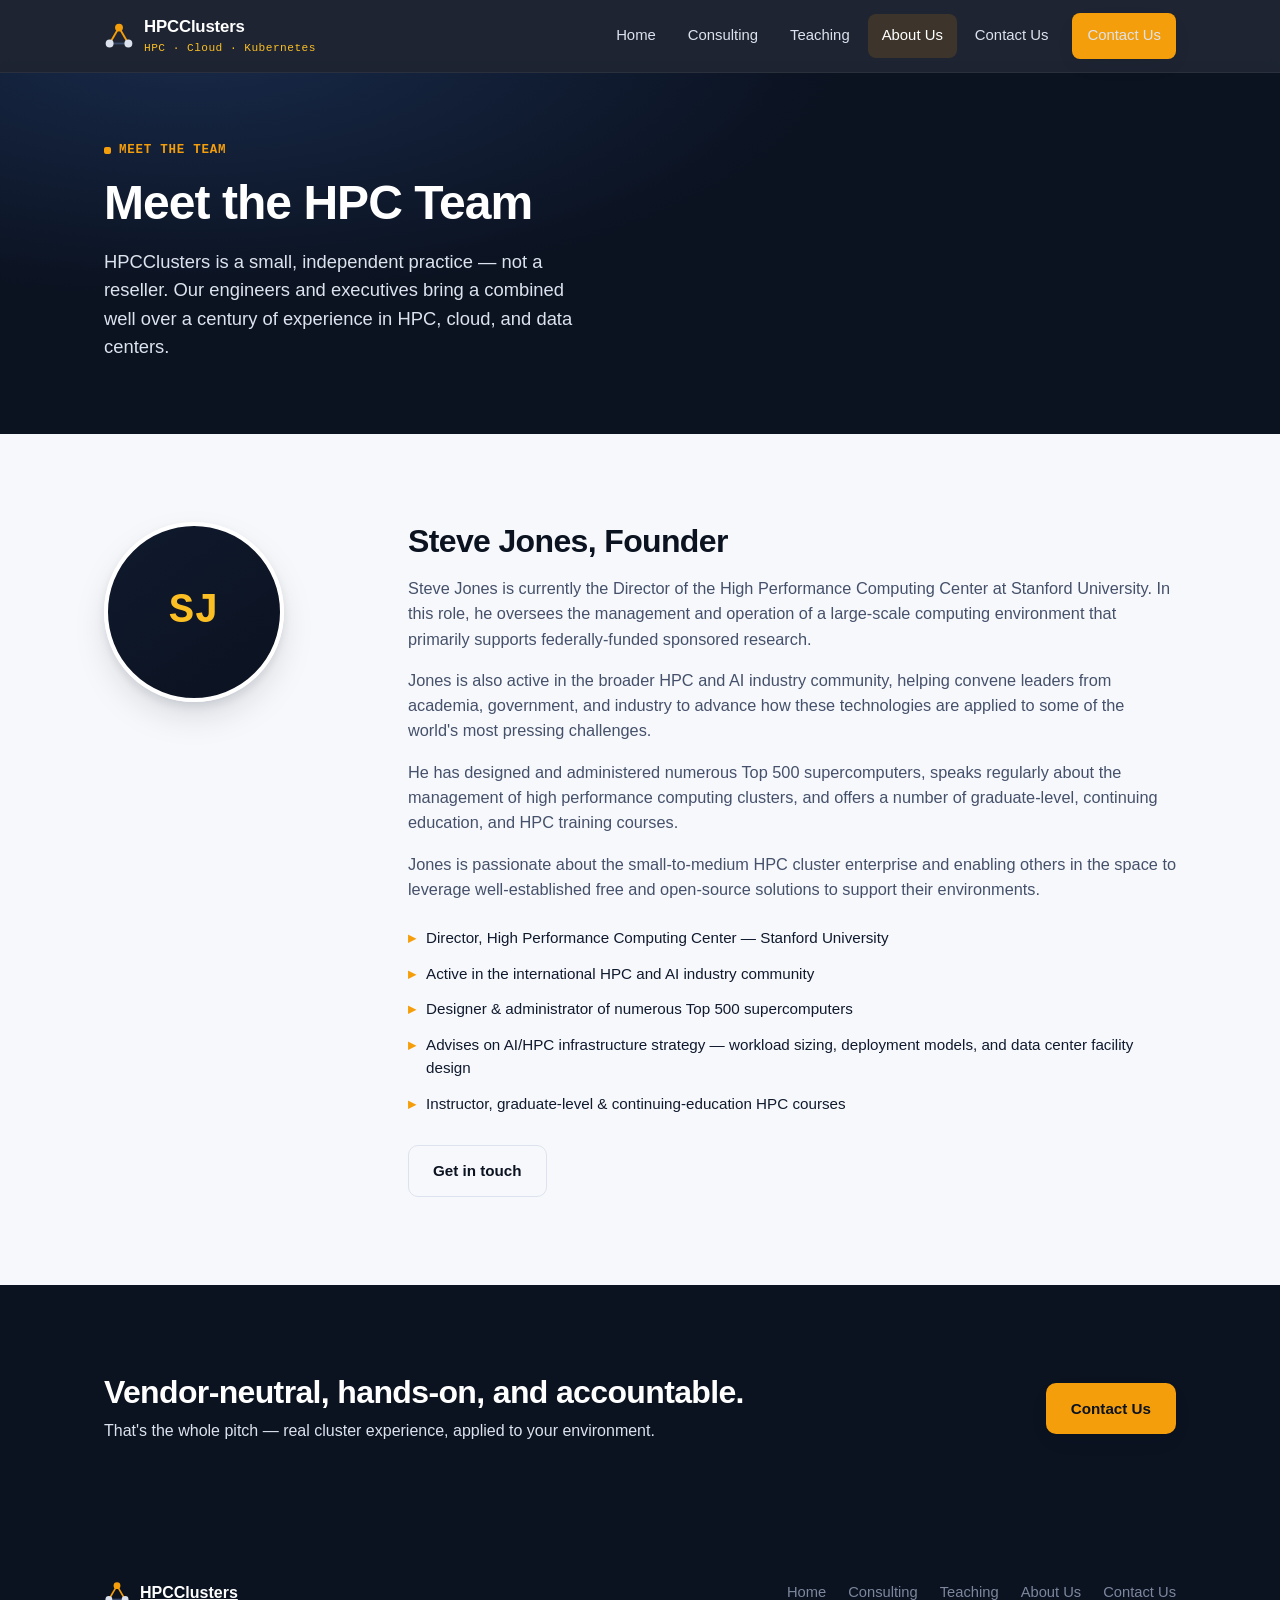
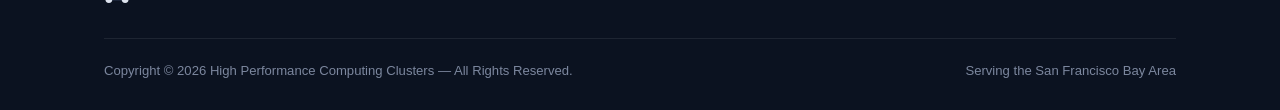
==== about.html @ 11792036 "Initial commit of HPCClusters site redesign Static HTML/CSS/JS site replacing the GoDaddy Website Bu" ====
<!doctype html>
<html lang="en">
<head>
<meta charset="utf-8" />
<meta name="viewport" content="width=device-width, initial-scale=1" />
<title>About Us — HPCClusters</title>
<meta name="description" content="Meet the HPC team behind HPCClusters, led by Stanford HPC Center Director Steve Jones." />
<link rel="stylesheet" href="assets/styles.css" />
</head>
<body>

<header class="site">
  <div class="wrap nav">
    <a class="brand" href="index.html">
      <svg class="mark" viewBox="0 0 32 32" xmlns="http://www.w3.org/2000/svg">
        <line x1="16" y1="7" x2="6" y2="24" stroke="#f59e0b" stroke-width="2"/>
        <line x1="16" y1="7" x2="26" y2="24" stroke="#f59e0b" stroke-width="2"/>
        <line x1="6" y1="24" x2="26" y2="24" stroke="#3a4a6b" stroke-width="2"/>
        <circle cx="16" cy="7" r="4.2" fill="#f59e0b"/>
        <circle cx="6" cy="24" r="4.2" fill="#dde3ee"/>
        <circle cx="26" cy="24" r="4.2" fill="#dde3ee"/>
      </svg>
      <span>HPCClusters<span class="sub">HPC · Cloud · Kubernetes</span></span>
    </a>
    <button class="nav-toggle" aria-label="Toggle navigation" aria-expanded="false">☰</button>
    <ul class="nav-links">
      <li><a href="index.html">Home</a></li>
      <li><a href="consulting.html">Consulting</a></li>
      <li><a href="teaching.html">Teaching</a></li>
      <li><a href="about.html" class="active">About Us</a></li>
      <li><a href="contact.html">Contact Us</a></li>
      <li class="cta"><a href="contact.html" class="btn btn-primary">Contact Us</a></li>
    </ul>
  </div>
</header>

<section class="hero hero-small">
  <div class="wrap">
    <span class="eyebrow">Meet the team</span>
    <h1>Meet the HPC Team</h1>
    <p class="lede">HPCClusters is a small, independent practice — not a reseller. Our engineers and executives bring a combined well over a century of experience in HPC, cloud, and data centers.</p>
  </div>
</section>

<section>
  <div class="wrap">
    <div class="bio-layout">
      <div class="avatar">SJ</div>
      <div class="bio">
        <h2>Steve Jones, Founder</h2>
        <p style="margin-top:16px;">Steve Jones is currently the Director of the High Performance Computing Center at Stanford University. In this role, he oversees the management and operation of a large-scale computing environment that primarily supports federally-funded sponsored research.</p>
        <p>Jones is also active in the broader HPC and AI industry community, helping convene leaders from academia, government, and industry to advance how these technologies are applied to some of the world's most pressing challenges.</p>
        <p>He has designed and administered numerous Top 500 supercomputers, speaks regularly about the management of high performance computing clusters, and offers a number of graduate-level, continuing education, and HPC training courses.</p>
        <p>Jones is passionate about the small-to-medium HPC cluster enterprise and enabling others in the space to leverage well-established free and open-source solutions to support their environments.</p>

        <ul class="credentials">
          <li>Director, High Performance Computing Center — Stanford University</li>
          <li>Active in the international HPC and AI industry community</li>
          <li>Designer &amp; administrator of numerous Top 500 supercomputers</li>
          <li>Advises on AI/HPC infrastructure strategy — workload sizing, deployment models, and data center facility design</li>
          <li>Instructor, graduate-level &amp; continuing-education HPC courses</li>
        </ul>

        <div class="hero-actions">
          <a href="contact.html" class="btn btn-outline">Get in touch</a>
        </div>
      </div>
    </div>
  </div>
</section>

<section class="on-navy">
  <div class="wrap">
    <div class="cta-band" style="background:none;padding:0;">
      <div>
        <h2>Vendor-neutral, hands-on, and accountable.</h2>
        <p>That's the whole pitch — real cluster experience, applied to your environment.</p>
      </div>
      <a href="contact.html" class="btn btn-primary">Contact Us</a>
    </div>
  </div>
</section>

<footer class="site">
  <div class="wrap">
    <div class="footer-top">
      <a class="footer-brand" href="index.html">
        <svg class="mark" viewBox="0 0 32 32" xmlns="http://www.w3.org/2000/svg">
          <line x1="16" y1="7" x2="6" y2="24" stroke="#f59e0b" stroke-width="2"/>
          <line x1="16" y1="7" x2="26" y2="24" stroke="#f59e0b" stroke-width="2"/>
          <line x1="6" y1="24" x2="26" y2="24" stroke="#3a4a6b" stroke-width="2"/>
          <circle cx="16" cy="7" r="4.2" fill="#f59e0b"/>
          <circle cx="6" cy="24" r="4.2" fill="#dde3ee"/>
          <circle cx="26" cy="24" r="4.2" fill="#dde3ee"/>
        </svg>
        HPCClusters
      </a>
      <ul class="footer-links" style="list-style:none;padding:0;margin:0;">
        <li><a href="index.html">Home</a></li>
        <li><a href="consulting.html">Consulting</a></li>
        <li><a href="teaching.html">Teaching</a></li>
        <li><a href="about.html">About Us</a></li>
        <li><a href="contact.html">Contact Us</a></li>
      </ul>
    </div>
    <div class="footer-bottom">
      <span>Copyright © <span id="year">2026</span> High Performance Computing Clusters — All Rights Reserved.</span>
      <span>Serving the San Francisco Bay Area</span>
    </div>
  </div>
</footer>

<script src="assets/script.js"></script>
</body>
</html>
---- assets/styles.css ----
/* ===========================================================
   HPCClusters — design system
   =========================================================== */

:root {
  --navy-900: #0b1220;
  --navy-800: #101a2e;
  --navy-700: #16233c;
  --slate-600: #45516b;
  --slate-400: #7c879e;
  --slate-200: #dde3ee;
  --paper: #f7f8fb;
  --white: #ffffff;
  --amber-500: #f59e0b;
  --amber-400: #fbbf24;
  --amber-050: #fff7e8;

  --font-sans: -apple-system, BlinkMacSystemFont, "Segoe UI", Roboto, Helvetica, Arial, sans-serif;
  --font-mono: ui-monospace, SFMono-Regular, "SF Mono", Menlo, Consolas, "Liberation Mono", monospace;

  --radius: 14px;
  --shadow-soft: 0 1px 2px rgba(15, 23, 42, 0.06), 0 8px 24px -8px rgba(15, 23, 42, 0.12);
  --shadow-lift: 0 4px 8px rgba(15, 23, 42, 0.08), 0 16px 40px -12px rgba(15, 23, 42, 0.22);
  --max: 1120px;
}

* { box-sizing: border-box; }
html { scroll-behavior: smooth; }

body {
  margin: 0;
  font-family: var(--font-sans);
  color: var(--navy-800);
  background: var(--paper);
  line-height: 1.55;
  -webkit-font-smoothing: antialiased;
}

img { max-width: 100%; display: block; }
a { color: inherit; }

.wrap {
  max-width: var(--max);
  margin: 0 auto;
  padding: 0 24px;
}

.eyebrow {
  display: inline-flex;
  align-items: center;
  gap: 8px;
  font-family: var(--font-mono);
  font-size: 12.5px;
  letter-spacing: 0.06em;
  text-transform: uppercase;
  color: var(--amber-500);
  font-weight: 600;
}
.eyebrow::before {
  content: "";
  width: 7px;
  height: 7px;
  border-radius: 2px;
  background: var(--amber-500);
  display: inline-block;
}

h1, h2, h3, h4 { font-family: var(--font-sans); font-weight: 700; letter-spacing: -0.02em; margin: 0; color: var(--navy-900); }
h1 { font-size: clamp(2rem, 4vw, 3rem); line-height: 1.12; }
h2 { font-size: clamp(1.5rem, 2.6vw, 2rem); line-height: 1.2; }
h3 { font-size: 1.15rem; }
p { margin: 0; }
.lede { font-size: 1.15rem; color: var(--slate-600); }

.btn {
  display: inline-flex;
  align-items: center;
  justify-content: center;
  gap: 8px;
  padding: 13px 24px;
  border-radius: 10px;
  font-weight: 600;
  font-size: 0.95rem;
  text-decoration: none;
  border: 1px solid transparent;
  cursor: pointer;
  transition: transform 0.15s ease, box-shadow 0.15s ease, background 0.15s ease, border-color 0.15s ease;
  white-space: nowrap;
}
.btn:hover { transform: translateY(-1px); }
.btn-primary { background: var(--amber-500); color: var(--navy-900); box-shadow: var(--shadow-soft); }
.btn-primary:hover { background: var(--amber-400); box-shadow: var(--shadow-lift); }
.btn-ghost { background: transparent; color: var(--white); border-color: rgba(255,255,255,0.28); }
.btn-ghost:hover { border-color: rgba(255,255,255,0.55); }
.btn-outline { background: transparent; color: var(--navy-900); border-color: var(--slate-200); }
.btn-outline:hover { border-color: var(--navy-800); }

/* ---------- header ---------- */
header.site {
  position: sticky;
  top: 0;
  z-index: 50;
  background: rgba(11, 18, 32, 0.92);
  backdrop-filter: saturate(140%) blur(10px);
  border-bottom: 1px solid rgba(255,255,255,0.06);
}
.nav {
  display: flex;
  align-items: center;
  justify-content: space-between;
  height: 72px;
}
.brand {
  display: flex;
  align-items: center;
  gap: 10px;
  text-decoration: none;
  color: var(--white);
  font-weight: 700;
  font-size: 1.05rem;
  letter-spacing: -0.01em;
}
.brand .mark { width: 30px; height: 30px; flex: none; }
.brand .sub { font-family: var(--font-mono); font-size: 0.7rem; color: var(--amber-400); letter-spacing: 0.04em; display: block; font-weight: 500; }

.nav-links { display: flex; align-items: center; gap: 4px; list-style: none; margin: 0; padding: 0; }
.nav-links a {
  display: inline-block;
  padding: 10px 14px;
  color: var(--slate-200);
  text-decoration: none;
  font-size: 0.93rem;
  font-weight: 500;
  border-radius: 8px;
  transition: color 0.15s ease, background 0.15s ease;
}
.nav-links a:hover { color: var(--white); background: rgba(255,255,255,0.07); }
.nav-links a.active { color: var(--white); background: rgba(245,158,11,0.14); }
.nav-links .cta { margin-left: 6px; }

.nav-toggle {
  display: none;
  background: none;
  border: 1px solid rgba(255,255,255,0.2);
  border-radius: 8px;
  width: 40px;
  height: 40px;
  color: var(--white);
  cursor: pointer;
}

@media (max-width: 860px) {
  .nav-toggle { display: inline-flex; align-items: center; justify-content: center; }
  .nav-links {
    position: absolute;
    top: 72px; left: 0; right: 0;
    background: var(--navy-900);
    flex-direction: column;
    align-items: stretch;
    padding: 8px 20px 18px;
    border-bottom: 1px solid rgba(255,255,255,0.08);
    display: none;
  }
  .nav-links.open { display: flex; }
  .nav-links a { padding: 12px 10px; }
  .nav-links .cta { margin-left: 0; margin-top: 6px; }
}

/* ---------- hero ---------- */
.hero {
  position: relative;
  background: radial-gradient(1200px 480px at 15% -10%, #182a4a 0%, var(--navy-900) 55%), var(--navy-900);
  color: var(--white);
  overflow: hidden;
  padding: 84px 0 96px;
}
.hero-grid {
  display: grid;
  grid-template-columns: 1.1fr 0.9fr;
  gap: 48px;
  align-items: center;
  position: relative;
  z-index: 2;
}
@media (max-width: 900px) { .hero-grid { grid-template-columns: 1fr; } }

.hero p.lede { color: var(--slate-200); margin-top: 18px; max-width: 46ch; }
.hero h1 { color: var(--white); margin-top: 14px; }
.hero-actions { display: flex; gap: 12px; margin-top: 30px; flex-wrap: wrap; }
.hero-small { padding: 64px 0 72px; }

.node-art { width: 100%; height: auto; opacity: 0.95; }
.node-art circle.node { fill: var(--amber-500); }
.node-art circle.node.dim { fill: #3a4a6b; }
.node-art line { stroke: #2c3c5c; stroke-width: 1.4; }
.node-art .pulse { animation: pulse 2.6s ease-in-out infinite; }
.node-art .pulse2 { animation: pulse 2.6s ease-in-out infinite 0.9s; }
.node-art .pulse3 { animation: pulse 2.6s ease-in-out infinite 1.7s; }
@keyframes pulse { 0%, 100% { opacity: 1; } 50% { opacity: 0.35; } }

/* ---------- sections ---------- */
section { padding: 88px 0; }
.section-head { max-width: 640px; margin-bottom: 44px; }
.section-head h2 { margin-top: 10px; }
.section-head p { margin-top: 14px; color: var(--slate-600); font-size: 1.05rem; }
.center { text-align: center; margin-left: auto; margin-right: auto; }

.on-navy { background: var(--navy-900); color: var(--white); }
.on-navy .section-head p { color: var(--slate-200); }
.on-navy h2 { color: var(--white); }
.on-paper-alt { background: var(--white); }

/* ---------- cards ---------- */
.grid-3 { display: grid; grid-template-columns: repeat(3, 1fr); gap: 24px; }
.grid-2 { display: grid; grid-template-columns: repeat(2, 1fr); gap: 24px; }
.grid-4 { display: grid; grid-template-columns: repeat(4, 1fr); gap: 24px; }
@media (max-width: 1100px) { .grid-4 { grid-template-columns: repeat(2, 1fr); } }
@media (max-width: 900px) { .grid-3, .grid-2 { grid-template-columns: 1fr; } }
@media (max-width: 640px) { .grid-4 { grid-template-columns: 1fr; } }

.card {
  background: var(--white);
  border: 1px solid var(--slate-200);
  border-radius: var(--radius);
  padding: 28px 26px;
  box-shadow: var(--shadow-soft);
  transition: transform 0.18s ease, box-shadow 0.18s ease;
}
.card:hover { transform: translateY(-3px); box-shadow: var(--shadow-lift); }
.card-featured { border-color: var(--amber-500); box-shadow: 0 0 0 1px var(--amber-500), var(--shadow-soft); }
.card-featured:hover { box-shadow: 0 0 0 1px var(--amber-500), var(--shadow-lift); }
.badge {
  display: inline-flex;
  align-self: flex-start;
  align-items: center;
  gap: 6px;
  font-family: var(--font-mono);
  font-size: 0.72rem;
  font-weight: 700;
  letter-spacing: 0.04em;
  text-transform: uppercase;
  color: var(--navy-900);
  background: var(--amber-050);
  border: 1px solid var(--amber-400);
  padding: 4px 10px;
  border-radius: 999px;
}
.card .icon {
  width: 42px; height: 42px;
  border-radius: 10px;
  background: var(--amber-050);
  display: flex; align-items: center; justify-content: center;
  margin-bottom: 18px;
  color: var(--amber-500);
}
.card h3 { margin-bottom: 10px; }
.card p { color: var(--slate-600); font-size: 0.97rem; }
.card .tag {
  display: inline-block;
  margin-top: 16px;
  font-family: var(--font-mono);
  font-size: 0.75rem;
  color: var(--slate-400);
  letter-spacing: 0.03em;
}

.card-link { text-decoration: none; }
.card-link .card { height: 100%; display: flex; flex-direction: column; }
.card-link .more { margin-top: auto; padding-top: 18px; font-weight: 600; font-size: 0.9rem; color: var(--navy-900); display: flex; align-items: center; gap: 6px; }
.card-link:hover .more { color: var(--amber-500); }

/* ---------- stats / trust strip ---------- */
.stats {
  display: grid;
  grid-template-columns: repeat(4, 1fr);
  gap: 24px;
  padding: 40px 0;
  border-top: 1px solid rgba(255,255,255,0.08);
  border-bottom: 1px solid rgba(255,255,255,0.08);
}
@media (max-width: 760px) { .stats { grid-template-columns: repeat(2, 1fr); } }
.stat b { display: block; font-size: 1.9rem; color: var(--white); font-family: var(--font-mono); }
.stat span { color: var(--slate-400); font-size: 0.85rem; }

/* ---------- steps ---------- */
.steps { display: grid; grid-template-columns: repeat(3, 1fr); gap: 24px; counter-reset: step; }
.steps-4 { display: grid; grid-template-columns: repeat(4, 1fr); gap: 24px; }
@media (max-width: 1100px) { .steps-4 { grid-template-columns: repeat(2, 1fr); } }
@media (max-width: 900px) { .steps { grid-template-columns: 1fr; } }
@media (max-width: 640px) { .steps-4 { grid-template-columns: 1fr; } }
.step { position: relative; padding-left: 4px; }
.step .num {
  font-family: var(--font-mono);
  font-size: 0.85rem;
  color: var(--amber-500);
  font-weight: 700;
  display: block;
  margin-bottom: 10px;
}
.step h3 { margin-bottom: 8px; }
.step p { color: var(--slate-600); font-size: 0.96rem; }

/* ---------- CTA band ---------- */
.cta-band {
  background: var(--navy-900);
  color: var(--white);
  border-radius: 20px;
  padding: 52px 44px;
  display: flex;
  align-items: center;
  justify-content: space-between;
  gap: 24px;
  flex-wrap: wrap;
  background-image: radial-gradient(600px 220px at 90% 0%, rgba(245,158,11,0.16), transparent 60%);
}
.cta-band h2 { color: var(--white); }
.cta-band p { color: var(--slate-200); margin-top: 8px; }

/* ---------- about / bio ---------- */
.bio-layout { display: grid; grid-template-columns: 260px 1fr; gap: 44px; align-items: start; }
@media (max-width: 800px) { .bio-layout { grid-template-columns: 1fr; } }
.avatar {
  width: 180px; height: 180px;
  border-radius: 50%;
  background: linear-gradient(145deg, var(--navy-800), var(--navy-900));
  color: var(--amber-400);
  display: flex; align-items: center; justify-content: center;
  font-family: var(--font-mono);
  font-size: 2.6rem;
  font-weight: 700;
  border: 4px solid var(--white);
  box-shadow: var(--shadow-lift);
}
.bio p { color: var(--slate-600); margin-bottom: 16px; font-size: 1.02rem; }
.credentials { list-style: none; margin: 24px 0 0; padding: 0; display: grid; gap: 12px; }
.credentials li { display: flex; gap: 10px; font-size: 0.95rem; color: var(--navy-800); }
.credentials li::before { content: "▸"; color: var(--amber-500); font-weight: 700; }

/* ---------- contact ---------- */
.contact-layout { display: grid; grid-template-columns: 1fr 1fr; gap: 48px; }
@media (max-width: 860px) { .contact-layout { grid-template-columns: 1fr; } }
.info-list { list-style: none; margin: 24px 0 0; padding: 0; display: grid; gap: 16px; }
.info-list li { display: flex; gap: 12px; align-items: flex-start; font-size: 0.98rem; }
.info-list .k { color: var(--slate-400); font-family: var(--font-mono); font-size: 0.78rem; text-transform: uppercase; letter-spacing: 0.05em; min-width: 84px; padding-top: 2px; }

form.contact-form { display: grid; gap: 16px; background: var(--white); border: 1px solid var(--slate-200); border-radius: var(--radius); padding: 28px; box-shadow: var(--shadow-soft); }
form.contact-form[hidden] { display: none; }
.field { display: grid; gap: 6px; }
.field label { font-size: 0.85rem; font-weight: 600; color: var(--navy-800); }
.field input, .field textarea {
  font-family: var(--font-sans);
  font-size: 0.96rem;
  padding: 12px 14px;
  border-radius: 9px;
  border: 1px solid var(--slate-200);
  background: var(--paper);
  color: var(--navy-900);
  resize: vertical;
}
.field input:focus, .field textarea:focus { outline: 2px solid var(--amber-400); outline-offset: 1px; }
.form-note { font-size: 0.82rem; color: var(--slate-400); }

.hp-field { position: absolute; left: -9999px; top: -9999px; }

.form-success {
  background: var(--white);
  border: 1px solid var(--slate-200);
  border-radius: var(--radius);
  padding: 28px;
  box-shadow: var(--shadow-soft);
}
.form-success h3 { color: var(--navy-900); }
.form-success p { color: var(--slate-600); margin-top: 8px; }

/* ---------- footer ---------- */
footer.site {
  background: var(--navy-900);
  color: var(--slate-400);
  padding: 48px 0 28px;
}
.footer-top {
  display: flex;
  justify-content: space-between;
  gap: 24px;
  flex-wrap: wrap;
  padding-bottom: 32px;
  border-bottom: 1px solid rgba(255,255,255,0.08);
}
.footer-brand { color: var(--white); font-weight: 700; display: flex; align-items: center; gap: 10px; }
.footer-brand .mark { width: 26px; height: 26px; }
.footer-links { display: flex; gap: 22px; flex-wrap: wrap; }
.footer-links a { color: var(--slate-400); text-decoration: none; font-size: 0.92rem; }
.footer-links a:hover { color: var(--white); }
.social { display: flex; gap: 14px; }
.social a { color: var(--slate-400); }
.social a:hover { color: var(--amber-400); }
.footer-bottom { display: flex; justify-content: space-between; gap: 12px; flex-wrap: wrap; padding-top: 22px; font-size: 0.82rem; }
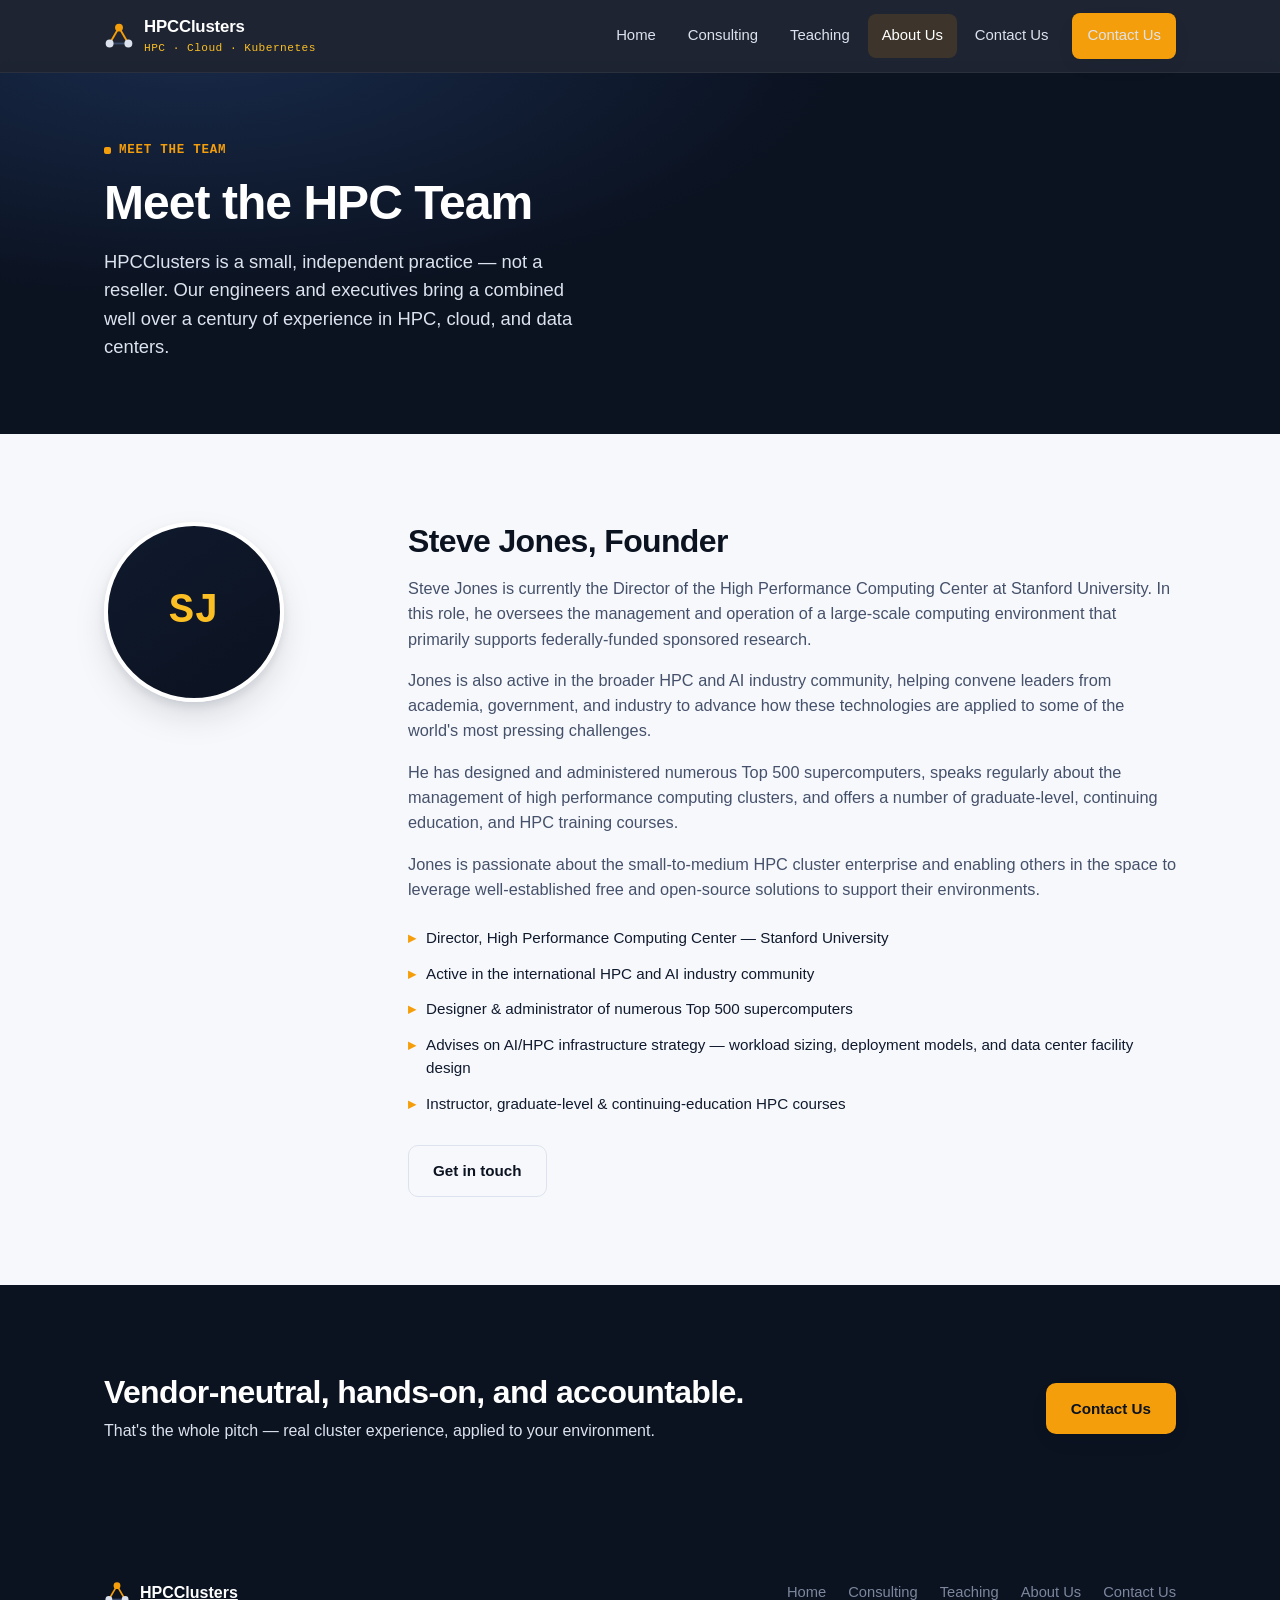
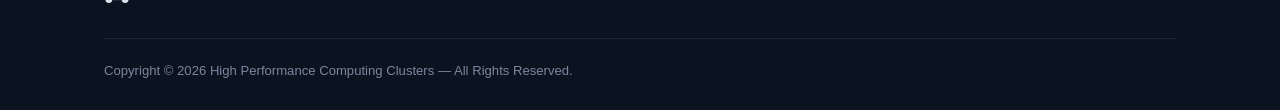
==== commit a515b7cd: "Remove location-specific content; add animated hybrid-flow hero diagram Dropped all "San Francisco B" ====
--- a/about.html
+++ b/about.html
@@ -105,7 +105,6 @@
     </div>
     <div class="footer-bottom">
       <span>Copyright © <span id="year">2026</span> High Performance Computing Clusters — All Rights Reserved.</span>
-      <span>Serving the San Francisco Bay Area</span>
     </div>
   </div>
 </footer>
--- a/assets/styles.css
+++ b/assets/styles.css
@@ -189,14 +189,44 @@
 .hero-actions { display: flex; gap: 12px; margin-top: 30px; flex-wrap: wrap; }
 .hero-small { padding: 64px 0 72px; }
 
-.node-art { width: 100%; height: auto; opacity: 0.95; }
-.node-art circle.node { fill: var(--amber-500); }
-.node-art circle.node.dim { fill: #3a4a6b; }
-.node-art line { stroke: #2c3c5c; stroke-width: 1.4; }
-.node-art .pulse { animation: pulse 2.6s ease-in-out infinite; }
-.node-art .pulse2 { animation: pulse 2.6s ease-in-out infinite 0.9s; }
-.node-art .pulse3 { animation: pulse 2.6s ease-in-out infinite 1.7s; }
-@keyframes pulse { 0%, 100% { opacity: 1; } 50% { opacity: 0.35; } }
+.hybrid-flow { width: 100%; height: auto; overflow: visible; }
+
+.hybrid-flow .flow-path {
+  fill: none;
+  stroke: #2c3c5c;
+  stroke-width: 1.6;
+  stroke-dasharray: 3 7;
+  stroke-linecap: round;
+}
+
+.hybrid-flow .particle {
+  fill: var(--amber-500);
+  filter: drop-shadow(0 0 4px rgba(245, 158, 11, 0.65));
+}
+.hybrid-flow .particle-cloud { fill: var(--amber-400); }
+
+.hybrid-flow .node-badge circle {
+  fill: var(--navy-700);
+  stroke: rgba(255, 255, 255, 0.14);
+  stroke-width: 1.5;
+}
+.hybrid-flow .node-badge-primary circle {
+  fill: var(--navy-800);
+  stroke: var(--amber-500);
+  stroke-width: 2;
+}
+
+.hybrid-flow .flow-label {
+  fill: var(--slate-400);
+  font-family: var(--font-mono);
+  font-size: 11px;
+  letter-spacing: 0.08em;
+}
+.hybrid-flow .flow-label-primary { fill: var(--amber-400); font-weight: 600; }
+
+@media (prefers-reduced-motion: reduce) {
+  .hybrid-flow .particle { display: none; }
+}
 
 /* ---------- sections ---------- */
 section { padding: 88px 0; }
@@ -360,8 +390,6 @@
 .field input:focus, .field textarea:focus { outline: 2px solid var(--amber-400); outline-offset: 1px; }
 .form-note { font-size: 0.82rem; color: var(--slate-400); }
 
-.hp-field { position: absolute; left: -9999px; top: -9999px; }
-
 .form-success {
   background: var(--white);
   border: 1px solid var(--slate-200);
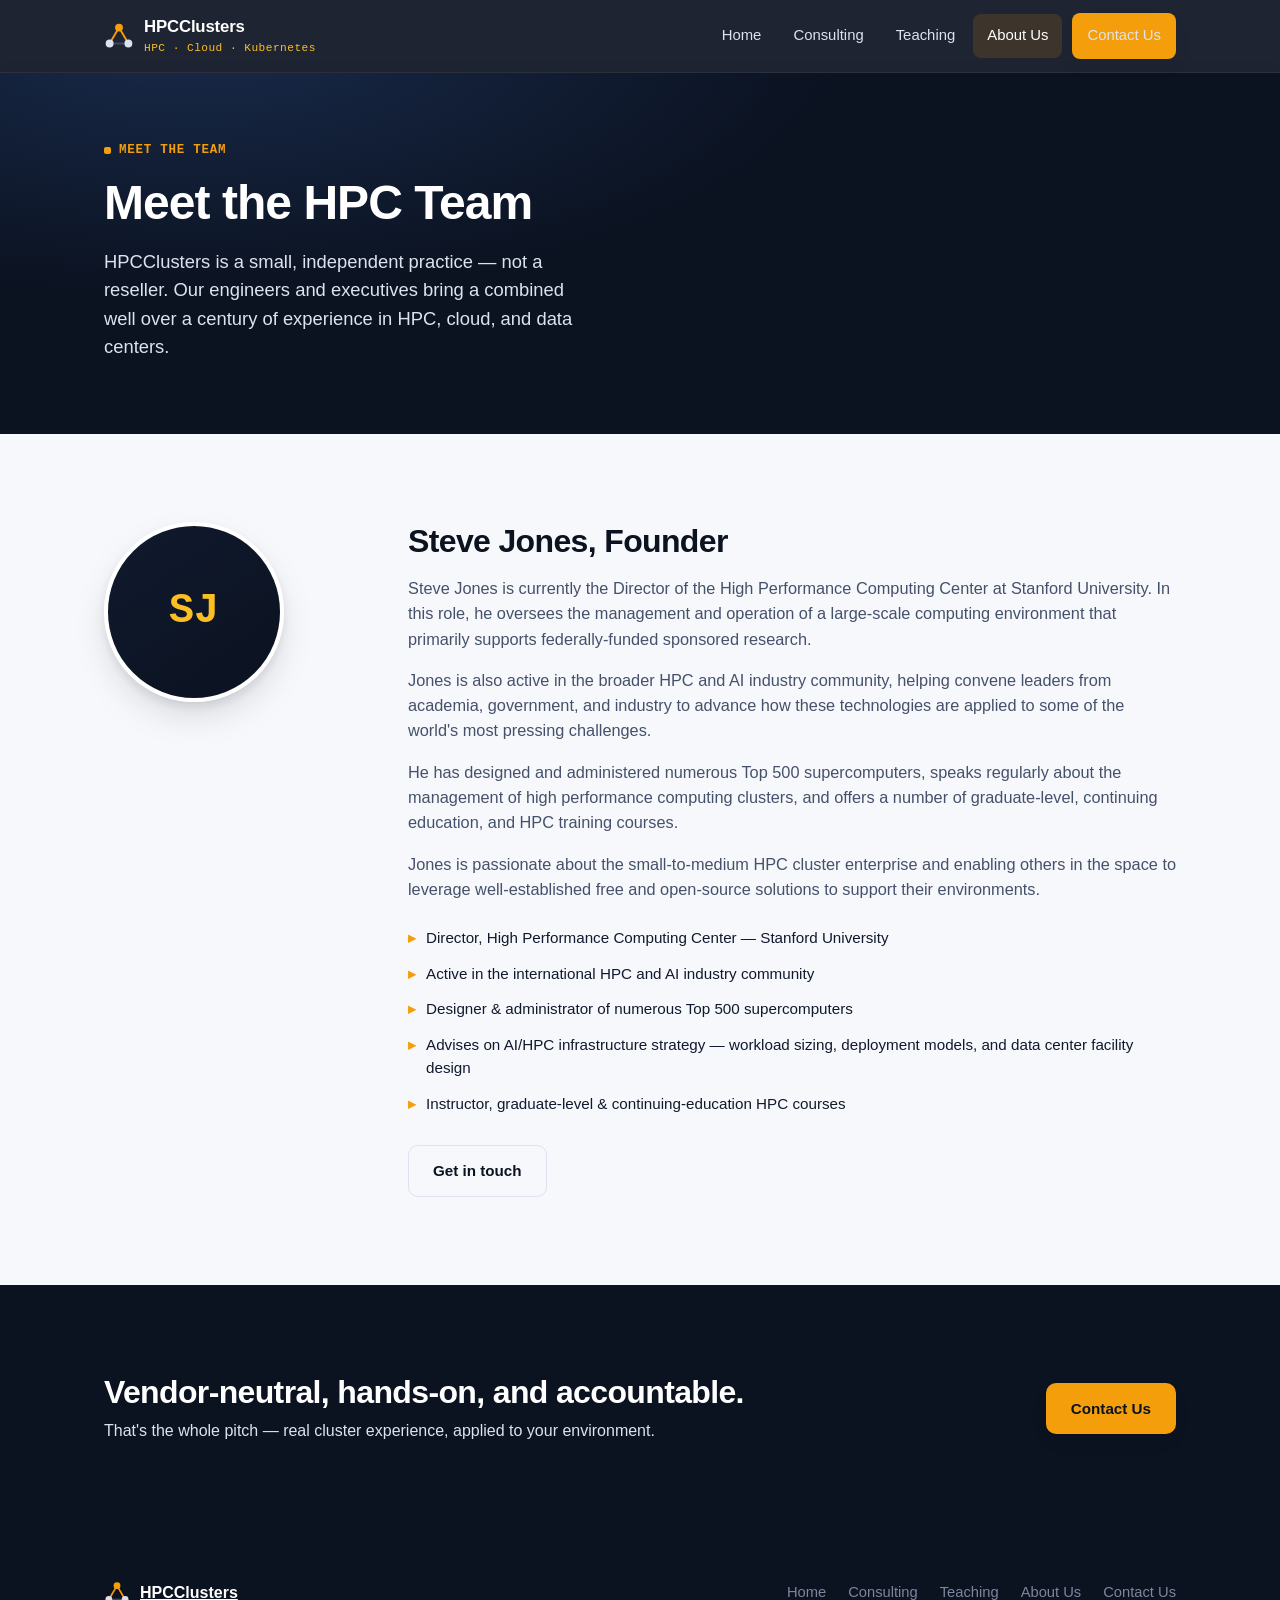
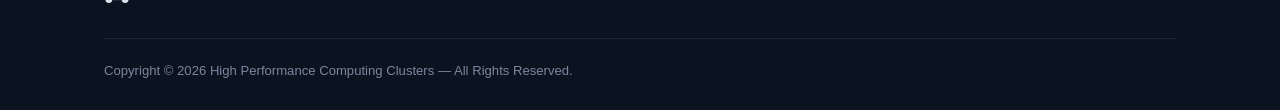
==== commit 260e265d: "Remove duplicate Contact Us link from nav The header nav had both a plain text link and the amber CT" ====
--- a/about.html
+++ b/about.html
@@ -28,7 +28,6 @@
       <li><a href="consulting.html">Consulting</a></li>
       <li><a href="teaching.html">Teaching</a></li>
       <li><a href="about.html" class="active">About Us</a></li>
-      <li><a href="contact.html">Contact Us</a></li>
       <li class="cta"><a href="contact.html" class="btn btn-primary">Contact Us</a></li>
     </ul>
   </div>
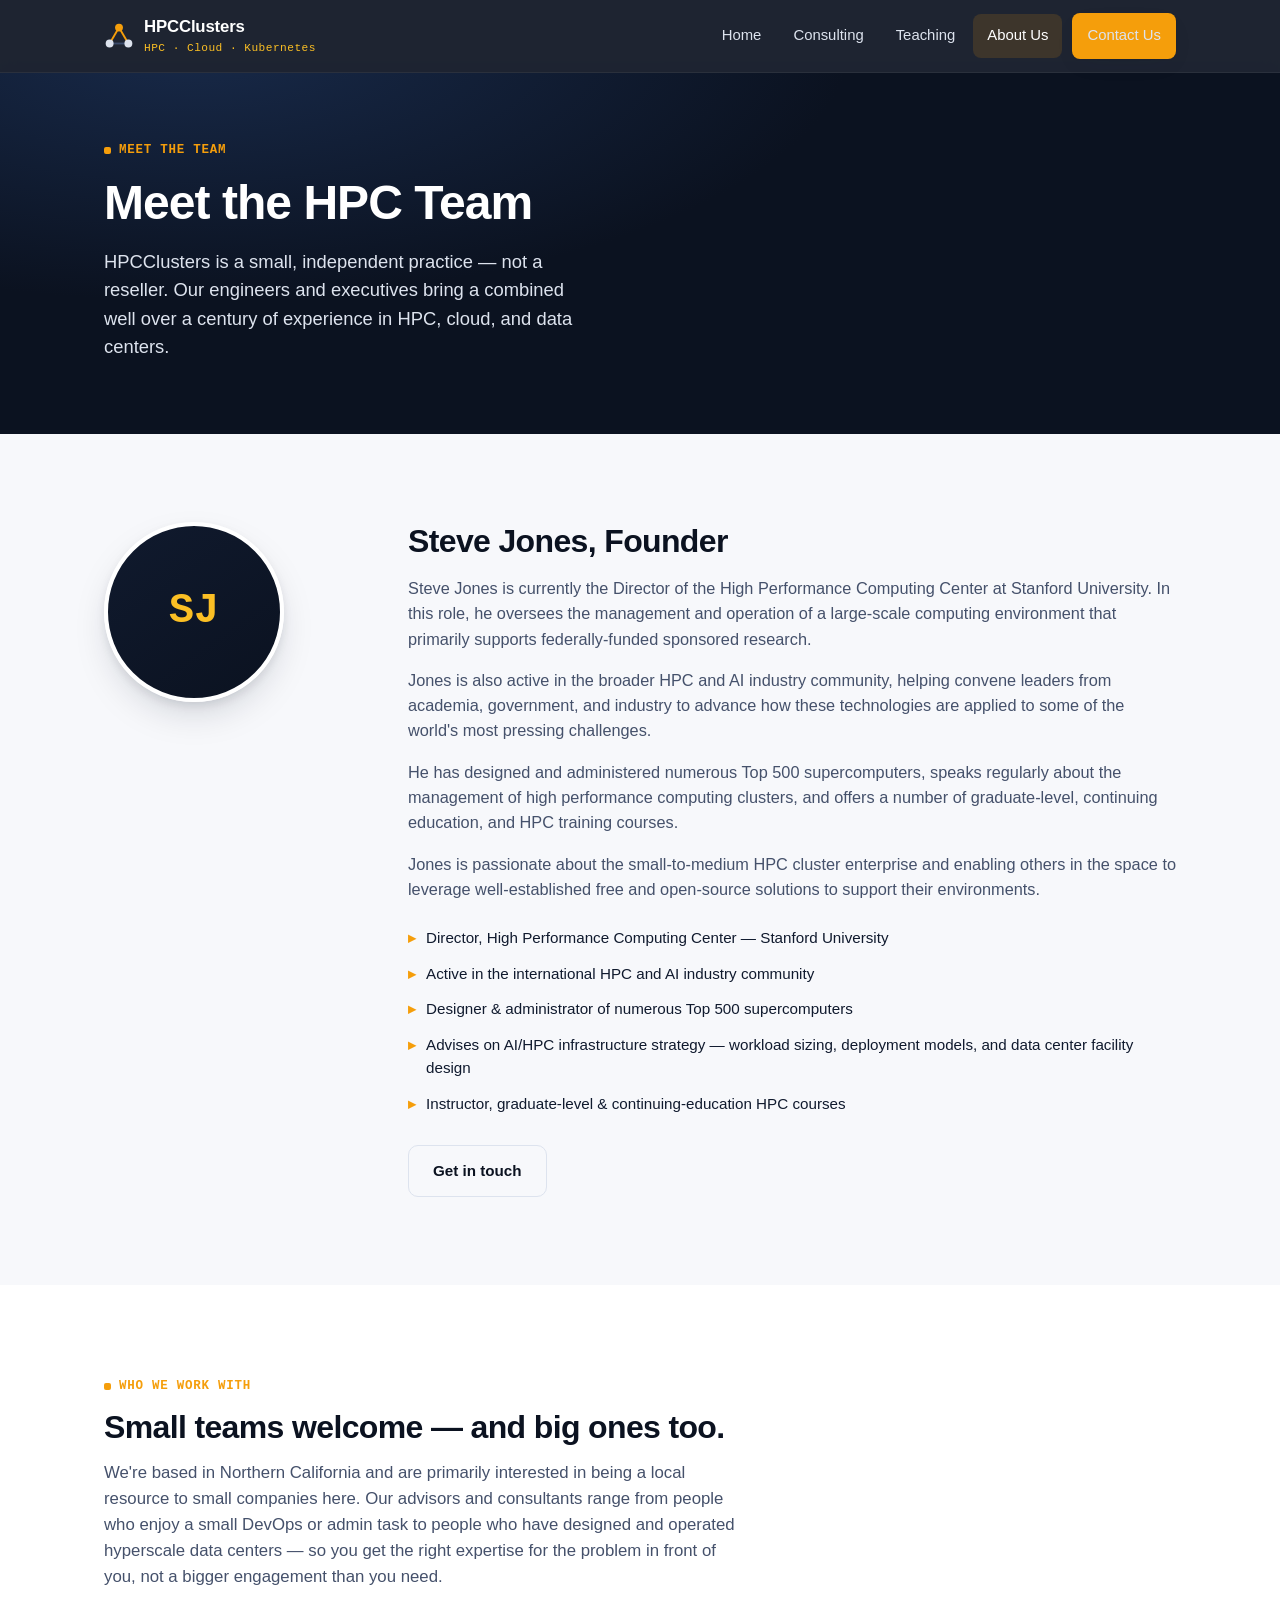
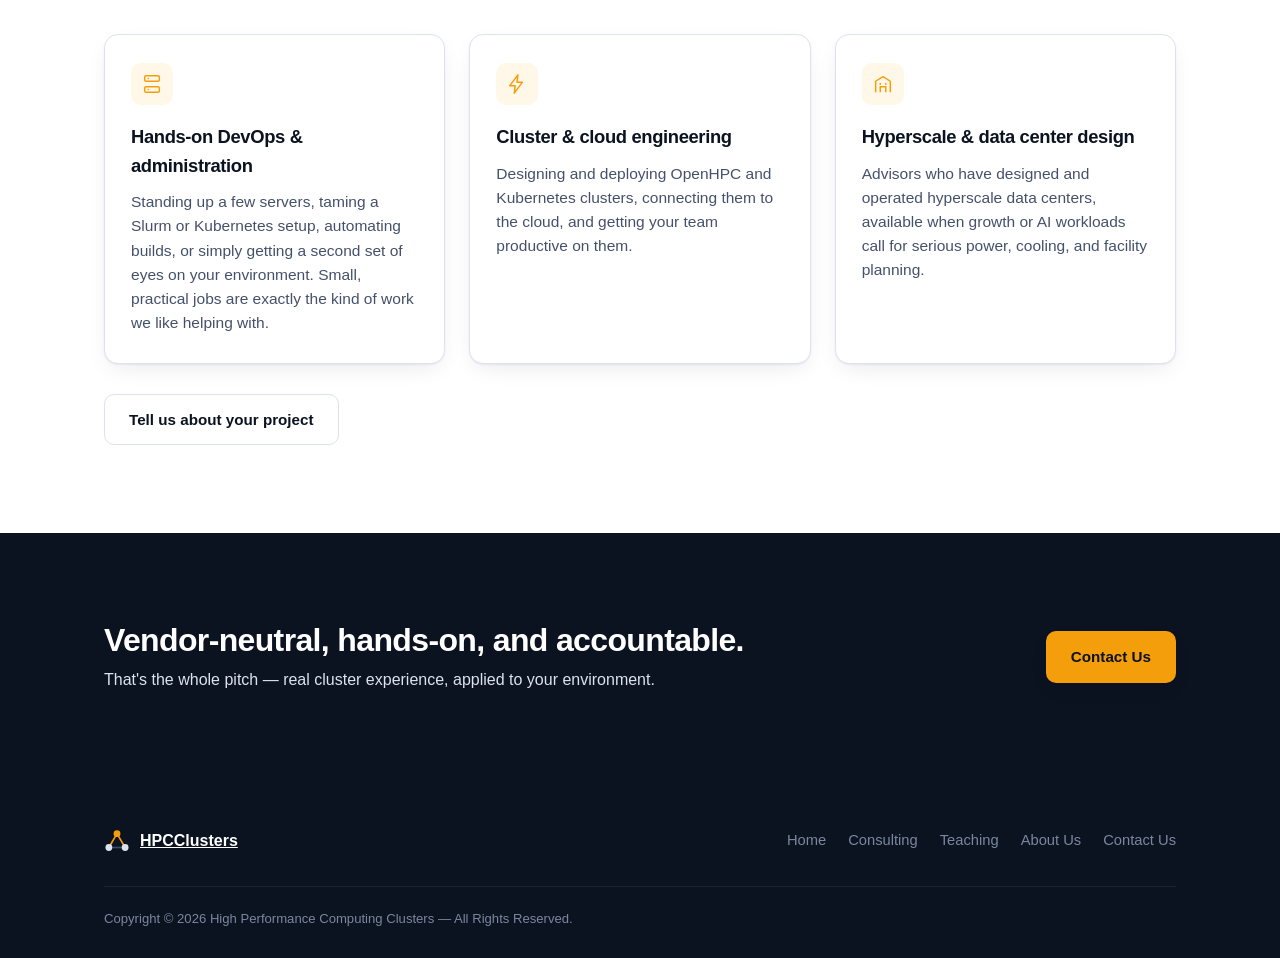
==== commit cc43947d: "Add "Who we work with" section to About page Signals that small companies are welcome, spans small D" ====
--- a/about.html
+++ b/about.html
@@ -68,6 +68,42 @@
   </div>
 </section>
 
+<section class="on-paper-alt">
+  <div class="wrap">
+    <div class="section-head">
+      <span class="eyebrow">Who we work with</span>
+      <h2>Small teams welcome — and big ones too.</h2>
+      <p>We're based in Northern California and are primarily interested in being a local resource to small companies here. Our advisors and consultants range from people who enjoy a small DevOps or admin task to people who have designed and operated hyperscale data centers — so you get the right expertise for the problem in front of you, not a bigger engagement than you need.</p>
+    </div>
+    <div class="grid-3">
+      <div class="card">
+        <div class="icon">
+          <svg width="22" height="22" viewBox="0 0 24 24" fill="none" xmlns="http://www.w3.org/2000/svg"><rect x="4" y="3" width="16" height="6" rx="1.5" stroke="currentColor" stroke-width="1.6"/><rect x="4" y="15" width="16" height="6" rx="1.5" stroke="currentColor" stroke-width="1.6"/><circle cx="8" cy="6" r="0.9" fill="currentColor"/><circle cx="8" cy="18" r="0.9" fill="currentColor"/></svg>
+        </div>
+        <h3>Hands-on DevOps &amp; administration</h3>
+        <p>Standing up a few servers, taming a Slurm or Kubernetes setup, automating builds, or simply getting a second set of eyes on your environment. Small, practical jobs are exactly the kind of work we like helping with.</p>
+      </div>
+      <div class="card">
+        <div class="icon">
+          <svg width="22" height="22" viewBox="0 0 24 24" fill="none" xmlns="http://www.w3.org/2000/svg"><path d="M13 2L4 14h6l-1 8 9-12h-6l1-8z" stroke="currentColor" stroke-width="1.6" stroke-linejoin="round"/></svg>
+        </div>
+        <h3>Cluster &amp; cloud engineering</h3>
+        <p>Designing and deploying OpenHPC and Kubernetes clusters, connecting them to the cloud, and getting your team productive on them.</p>
+      </div>
+      <div class="card">
+        <div class="icon">
+          <svg width="22" height="22" viewBox="0 0 24 24" fill="none" xmlns="http://www.w3.org/2000/svg"><path d="M4 21V9l8-5 8 5v12" stroke="currentColor" stroke-width="1.6" stroke-linejoin="round"/><path d="M9 21v-6h6v6" stroke="currentColor" stroke-width="1.6"/><path d="M9 12h.01M15 12h.01" stroke="currentColor" stroke-width="2" stroke-linecap="round"/></svg>
+        </div>
+        <h3>Hyperscale &amp; data center design</h3>
+        <p>Advisors who have designed and operated hyperscale data centers, available when growth or AI workloads call for serious power, cooling, and facility planning.</p>
+      </div>
+    </div>
+    <div class="hero-actions">
+      <a href="contact.html" class="btn btn-outline">Tell us about your project</a>
+    </div>
+  </div>
+</section>
+
 <section class="on-navy">
   <div class="wrap">
     <div class="cta-band" style="background:none;padding:0;">
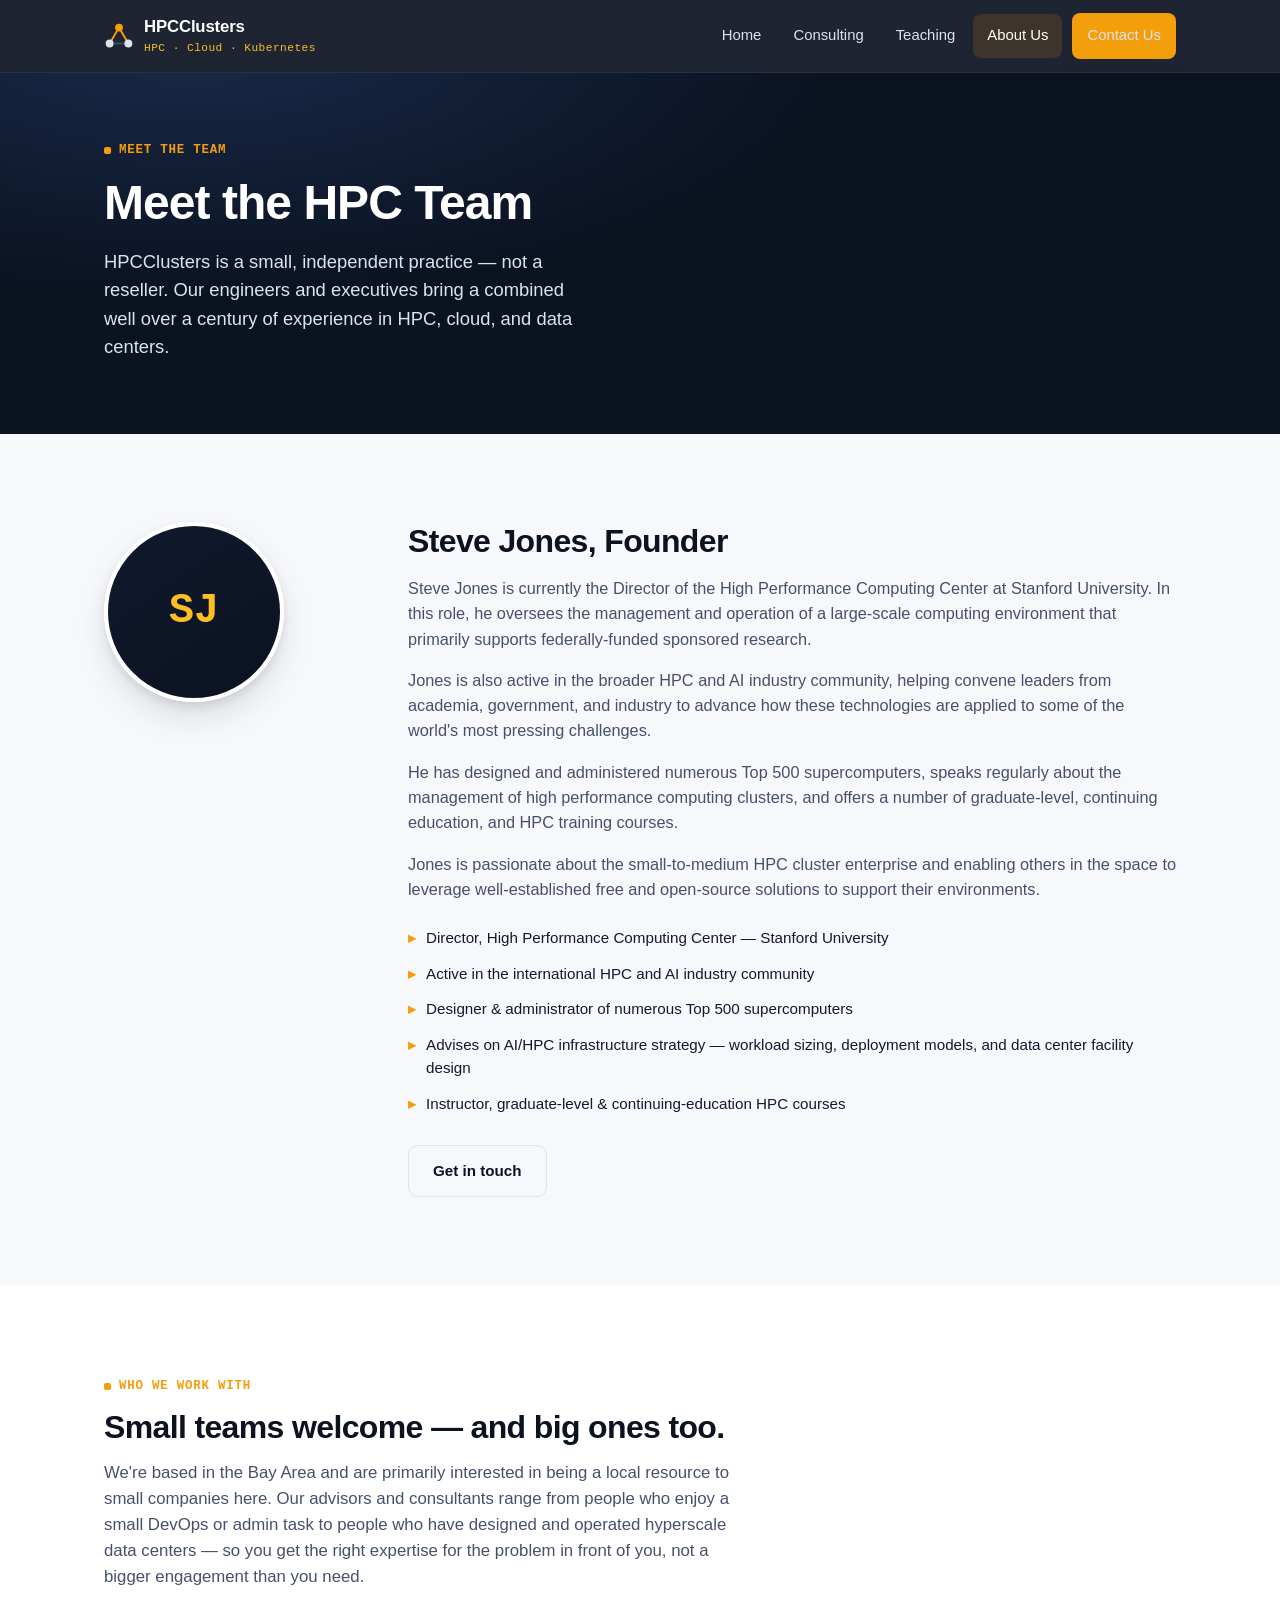
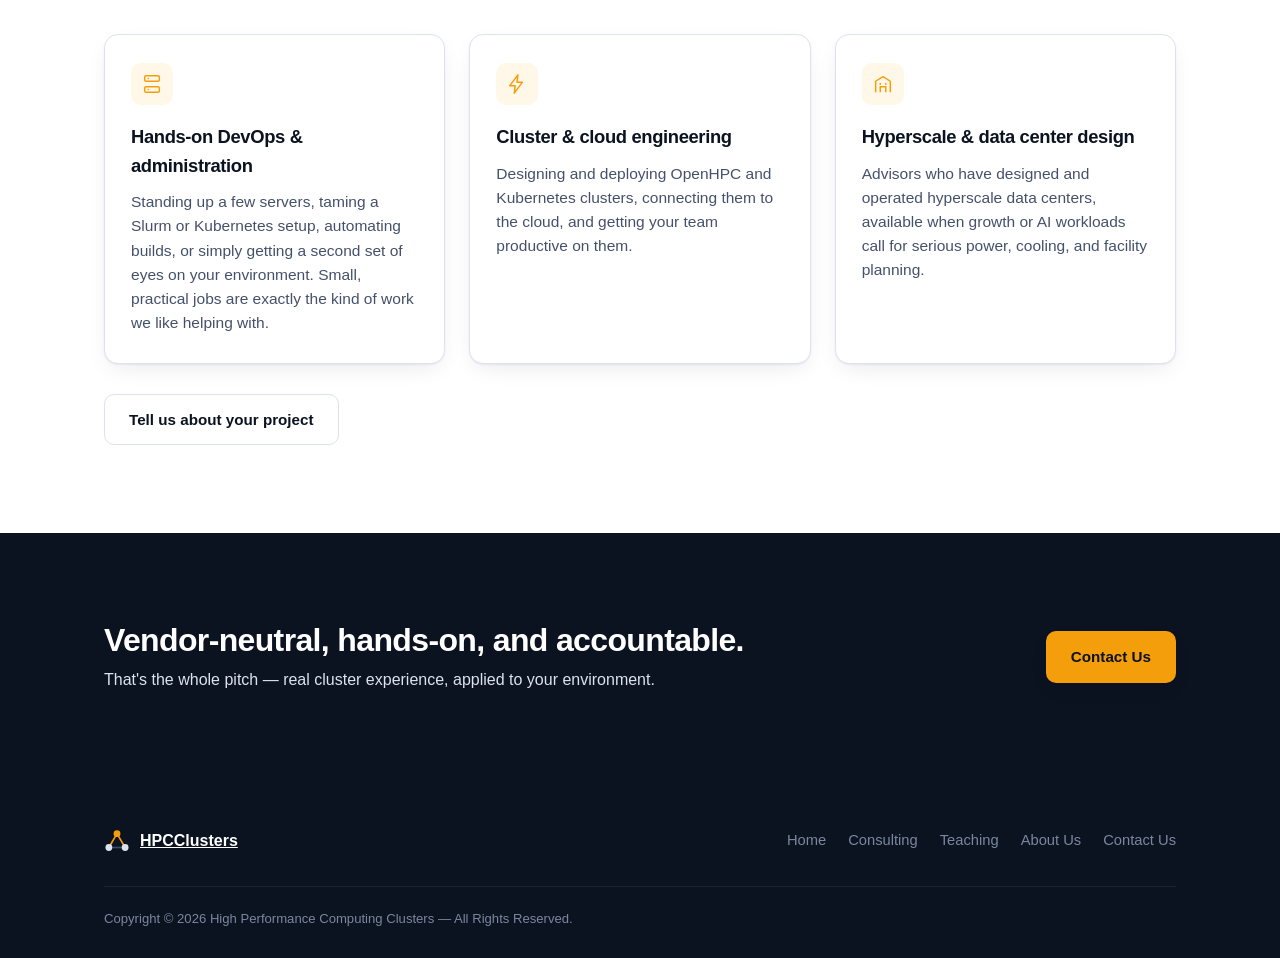
==== commit 5c9a31a3: "Use "Bay Area" wording on About page for consistency Co-Authored-By: Claude Sonnet 5.5 <noreply@anth" ====
--- a/about.html
+++ b/about.html
@@ -73,7 +73,7 @@
     <div class="section-head">
       <span class="eyebrow">Who we work with</span>
       <h2>Small teams welcome — and big ones too.</h2>
-      <p>We're based in Northern California and are primarily interested in being a local resource to small companies here. Our advisors and consultants range from people who enjoy a small DevOps or admin task to people who have designed and operated hyperscale data centers — so you get the right expertise for the problem in front of you, not a bigger engagement than you need.</p>
+      <p>We're based in the Bay Area and are primarily interested in being a local resource to small companies here. Our advisors and consultants range from people who enjoy a small DevOps or admin task to people who have designed and operated hyperscale data centers — so you get the right expertise for the problem in front of you, not a bigger engagement than you need.</p>
     </div>
     <div class="grid-3">
       <div class="card">
--- a/assets/styles.css
+++ b/assets/styles.css
@@ -297,6 +297,23 @@
 .card-link { text-decoration: none; }
 .card-link .card { height: 100%; display: flex; flex-direction: column; }
 .card-link .more { margin-top: auto; padding-top: 18px; font-weight: 600; font-size: 0.9rem; color: var(--navy-900); display: flex; align-items: center; gap: 6px; }
+
+.small-jobs {
+  margin-top: 32px;
+  padding: 20px 24px;
+  background: var(--white);
+  border: 1px solid var(--slate-200);
+  border-radius: var(--radius);
+  display: flex;
+  align-items: center;
+  justify-content: space-between;
+  gap: 16px 28px;
+  flex-wrap: wrap;
+}
+.small-jobs p { color: var(--slate-600); font-size: 0.97rem; max-width: 66ch; }
+.small-jobs p strong { color: var(--navy-900); }
+.small-jobs a { font-weight: 600; font-size: 0.92rem; color: var(--navy-900); text-decoration: none; white-space: nowrap; }
+.small-jobs a:hover { color: var(--amber-500); }
 .card-link:hover .more { color: var(--amber-500); }
 
 /* ---------- stats / trust strip ---------- */
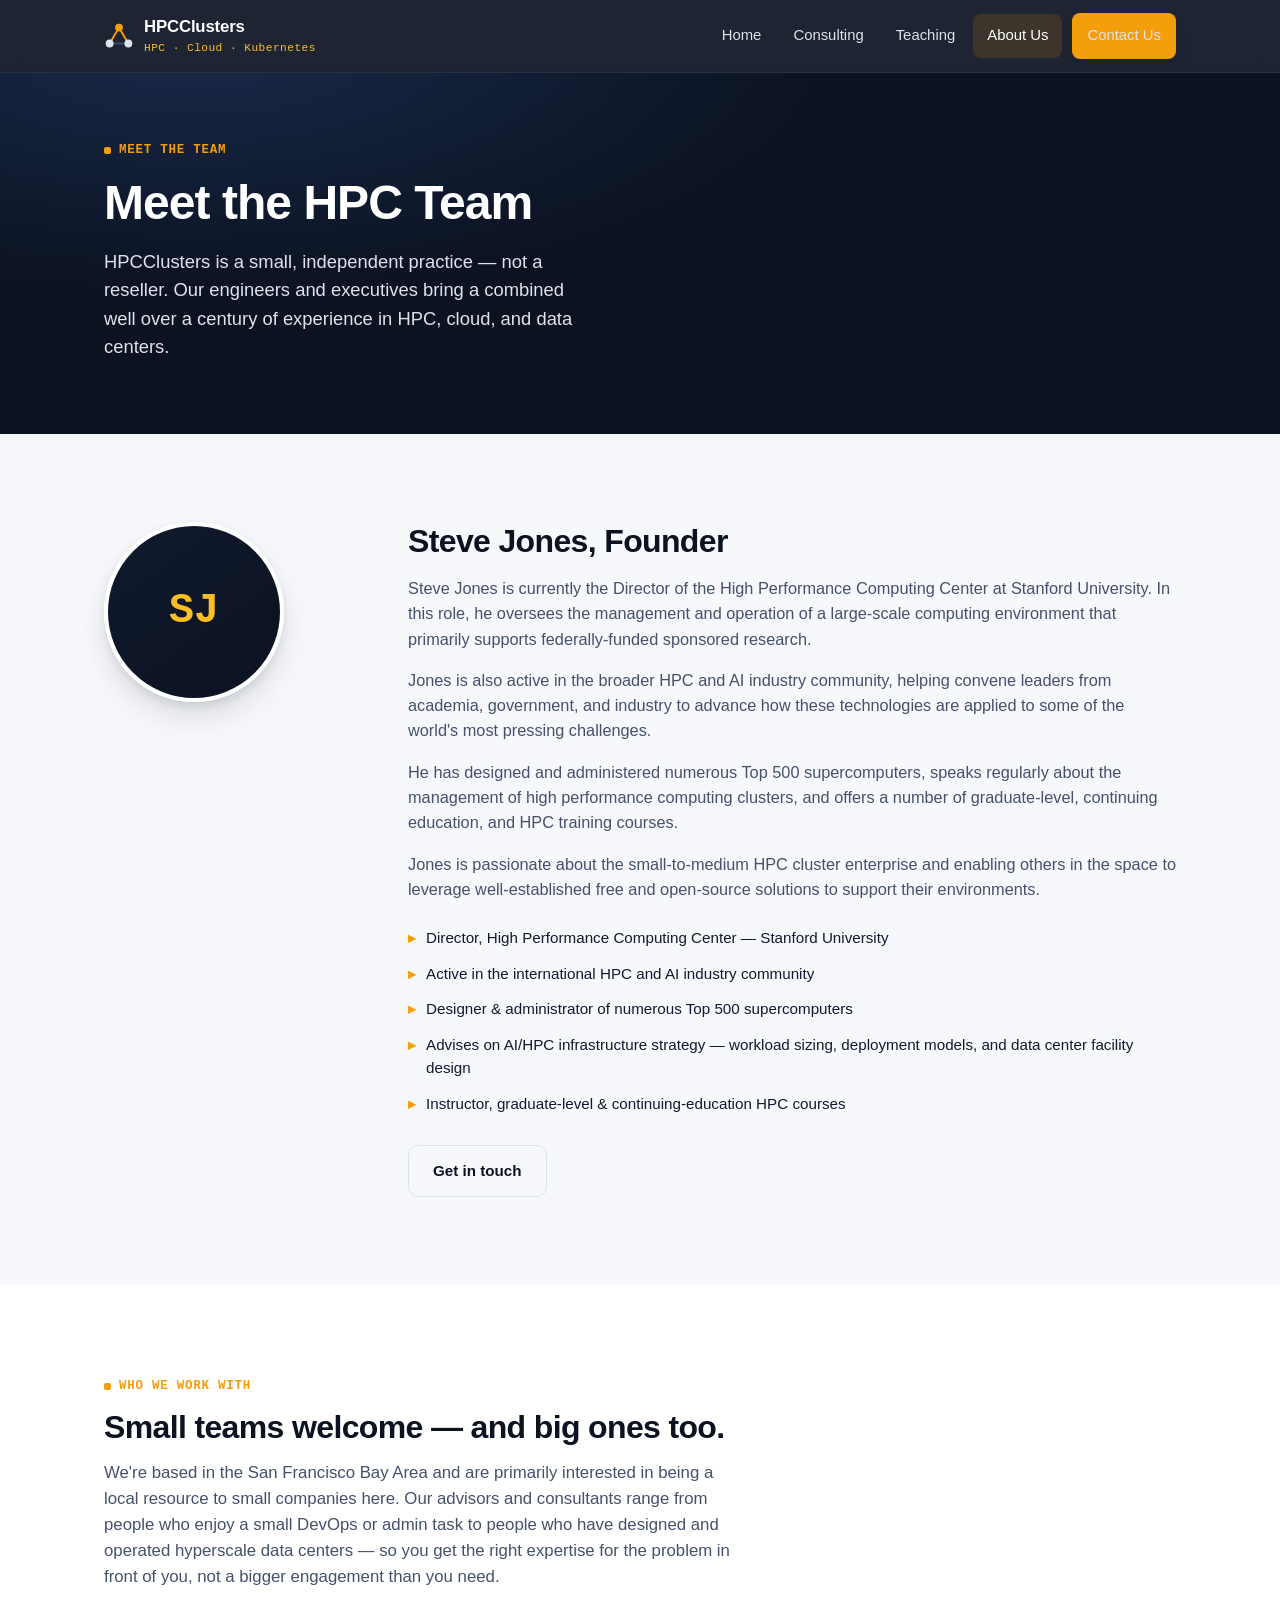
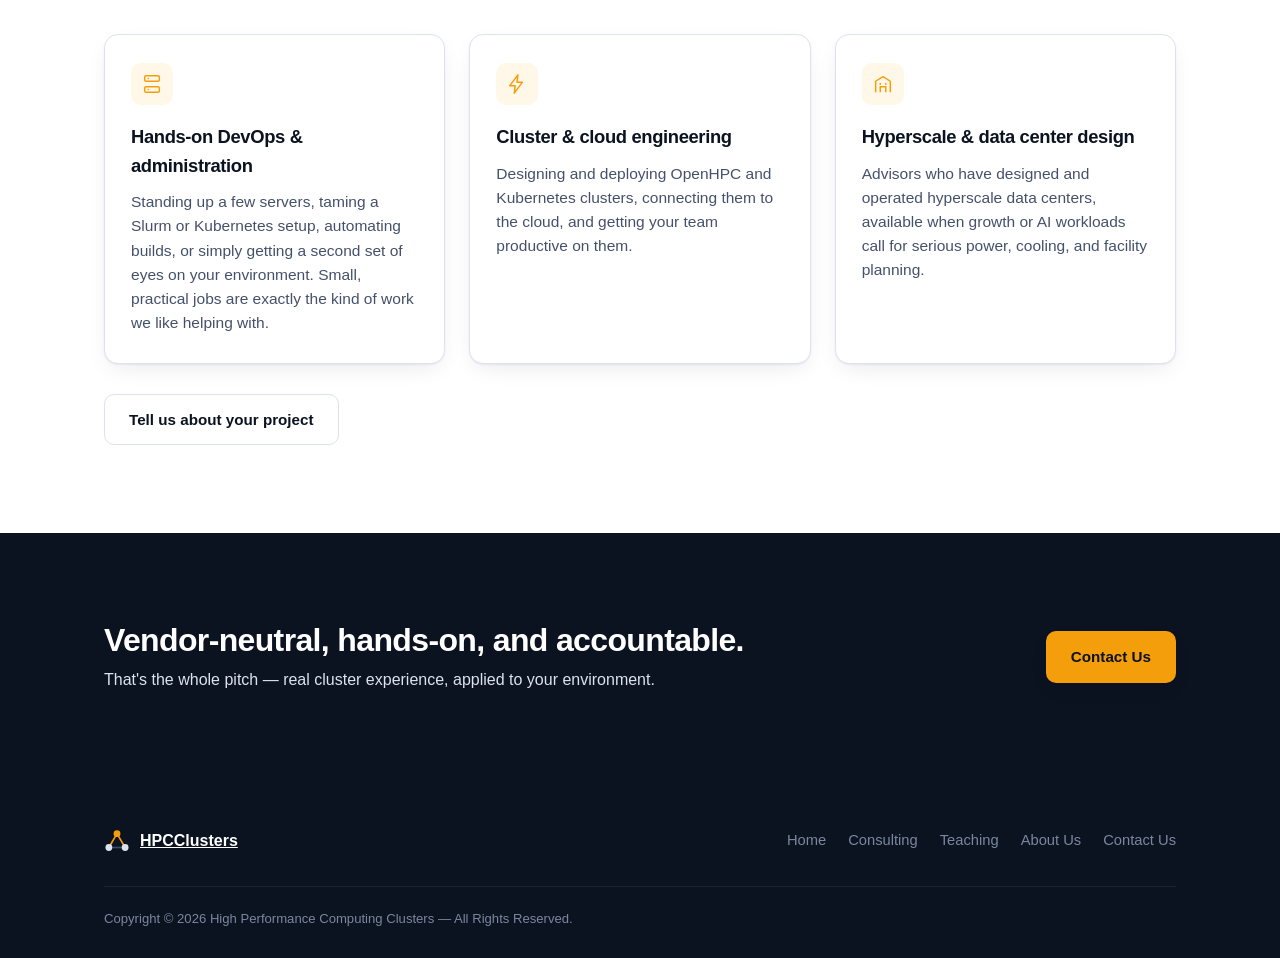
==== commit 3ba4492c: "Say "San Francisco Bay Area" to avoid ambiguity with other bay areas Co-Authored-By: Claude Sonnet 5" ====
--- a/about.html
+++ b/about.html
@@ -73,7 +73,7 @@
     <div class="section-head">
       <span class="eyebrow">Who we work with</span>
       <h2>Small teams welcome — and big ones too.</h2>
-      <p>We're based in the Bay Area and are primarily interested in being a local resource to small companies here. Our advisors and consultants range from people who enjoy a small DevOps or admin task to people who have designed and operated hyperscale data centers — so you get the right expertise for the problem in front of you, not a bigger engagement than you need.</p>
+      <p>We're based in the San Francisco Bay Area and are primarily interested in being a local resource to small companies here. Our advisors and consultants range from people who enjoy a small DevOps or admin task to people who have designed and operated hyperscale data centers — so you get the right expertise for the problem in front of you, not a bigger engagement than you need.</p>
     </div>
     <div class="grid-3">
       <div class="card">
